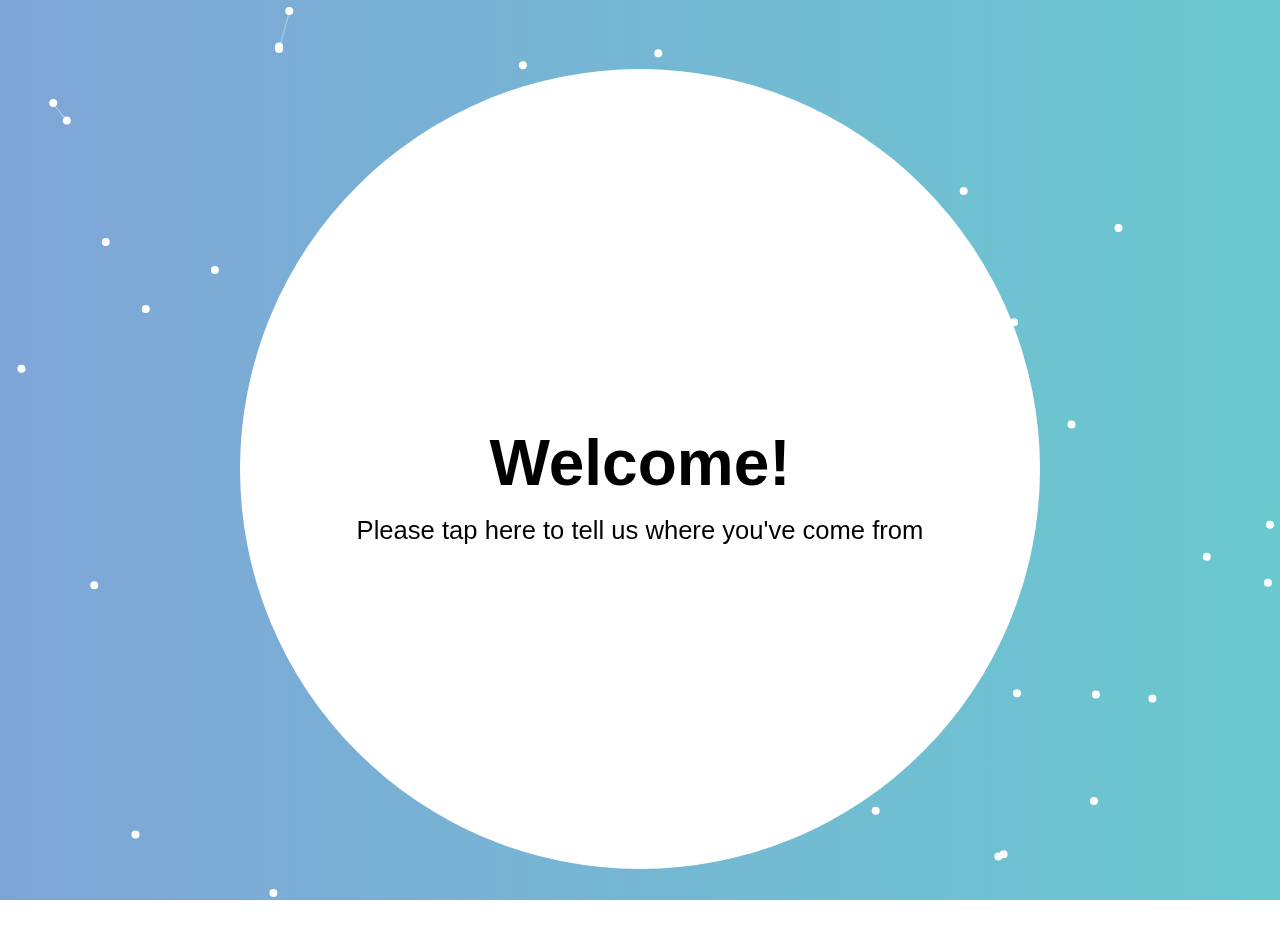
==== form/index.html @ 28487e7f "Initial commit" ====
<!doctype html>
<html lang="en">
  <head>
    <meta charset="utf-8">
    <title>
      Attendee form
    </title>
    <meta name="viewport" content="width=device-width, initial-scale=1">
    <link rel="stylesheet" href="../_assets/css/form.css">
  </head>
  <body>
    <main class="Wrapper">
      <div class="Flipper">

        <div class="Welcome">
          <button class="Welcome-toggle">
            <img class="Welcome-logo" src="../logo.png" alt="" />
            <h1 class="Welcome-title">Welcome!</h1>
            <p class="Welcome-text">Please tap here to tell us where you've come from</p>
          </button>
        </div>

        <form class="Form" action="">
          <img class="Form-logo" src="../logo.png" alt="" />
          <div class="Form-row">
            <label class="Form-label" for="postcode">
              What is your postcode?
            </label>
            <input class="Form-input" type="text" id="postcode" placeholder="" maxlength="8" required>
          </div>
          <div class="Form-row">
            <label class="Form-label" for="attendees">
              How many of you have come along today?
            </label>
            <input class="Form-input" type="number" step="1" min="1" max="100" id="attendees" value="" required>
          </div>
          <div class="Form-row">
            <button class="Form-submit" disabled>Done</button>
            <button type="button" class="Form-cancel">Cancel</button>
          </div>

          <p class="Form-complete">
            Thank you!
          </p>
        </form>

      </div>
    </main>

    <div class="Background">
      <canvas class="Background-canvas"></canvas>
    </div>

    <script src="../config.js"></script>
    <script src="../_assets/js/form.js"></script>
    <script src="../_assets/js/particles.js"></script>
  </body>
</html>
---- _assets/css/form.css ----
/* Defaults */

html {
  box-sizing:border-box;
}

*,
:after,
:before {
  box-sizing:inherit;
}

html,
body {
  margin: 0;
  padding: 0;
  height: 100%;
  overflow: hidden;
}

html {
  font-family: Helvetica, sans-serif;
  font-size: 16px;
}

/* background */

.Background {
  background: linear-gradient(90deg, #7fa5d7 0%, #6ac9cf 100%);
  position: fixed;
  z-index: 1;
  left: 0;
  right: 0;
  top: 0;
  bottom: 0;
}

/* Wrap & Flipper */

.Wrapper {
  height: 90%;
  width: 90%;
  margin: 5%;
  display: flex;
  align-items: center;
  justify-content: center;
  position: relative;
  z-index: 2;
}

.Flipper {
  height: 100%;
  width: 100%;
  max-height: 800px;
  max-width: 800px;
  transform: perspective(2000px);
  transform-style: preserve-3d;
}

/* Flippees */

.Welcome,
.Form {
  backface-visibility: hidden;
  background: #fff;
  border-radius: 50%;
  bottom: 0;
  color: #333;
  left: 0;
  position: absolute;
  right: 0;
  top: 0;
  transform: rotateY(0);
  transition: 1s;
  z-index: 1;
  transform-style: preserve-3d;
  overflow: hidden;
}

.Wrapper.is-focused .Welcome {
  transform: rotateY(-180deg);
}

.Wrapper.is-focused .Form {
  transform: rotateY(0);
}

/* Welcome */

.Welcome-toggle {
  -webkit-appearance: none;
  background: transparent;
  border: none;
  cursor: pointer;
  display: flex;
  flex-direction: column;
  align-items: center;
  justify-content: center;
  width: 100%;
  height: 100%;
}

.Welcome-logo {
  max-width: 60%;
  margin-bottom: 2rem;
}

.Welcome-title {
  font-size: 1.2rem;
  margin: 0.5rem 0;
}

@media (min-width: 50rem) {
  .Welcome-title {
    font-size: 4rem;
    margin: 0.5rem 0;
  }
}

.Welcome-text {
  margin: 0.5rem 1rem;
  font-size: 1rem;
}

@media (min-width: 50rem) {
  .Welcome-text {
    font-size: 1.6rem;
  }
}

/* Form */

.Form {
  align-items: center;
  display: flex;
  flex-direction: column;
  justify-content: center;
  text-align: center;
  transform: rotateY(-180deg);
}

.Form-logo {
  display: none;
  margin-bottom: 3rem;
  max-width: 30%;
}

@media (min-width: 50rem) {
  .Form-logo {
    display: block;
  }
}

.Form-label {
  display: block;
  font-size: 0.8rem;
  margin: 0.5rem 0;
  color: #999;
}

@media (min-width: 50rem) {
  .Form-label {
    font-size: 1.2rem;
  }
}

.Form-input {
  font-size: 1rem;
  border: 0;
  border-bottom: 2px solid #6ac9cf;
  margin-bottom: 0.5rem;
  padding: 0.5rem;
  text-align: center;
  width: 50%;
}

@media (min-width: 50rem) {
  .Form-input {
    font-size: 3rem;
    margin-bottom: 3rem;
  }
}

.Form-input:focus {
  border-bottom-color: rgba(255, 204, 0, 1);
}

.Form-submit {
  background: rgba(255, 204, 0, 1);
  -webkit-appearance: none;
  border: none;
  display: block;
  padding: 0.5rem 3rem;
  font-size: 1rem;
  cursor: pointer;
  transition: all 0.5s;
}

@media (min-width: 50rem) {
  .Form-submit {
    font-size: 1.2rem;
    padding: 1rem 3rem;
  }
}

.Form-submit:disabled {
  background: rgba(255, 204, 0, 0.3);
  pointer-events: none;
}

.Form-cancel {
  background: transparent;
  -webkit-appearance: none;
  border: none;
  padding: 1rem 3rem;
  font-size: 0.8rem;
}

.Form-complete {
  position: absolute;
  display: flex;
  align-items: center;
  justify-content: center;
  left: 0;
  right: 0;
  top: 20px;
  bottom: 0;
  background: rgba(255, 255, 255, 0.95);
  border-radius: 50%;
  font-size: 3rem;
  z-index: 2;
  opacity: 0;
  visibility: hidden;
  transition: all 0.5s;
}

.Form.is-complete .Form-complete {
  opacity: 1;
  top: 0;
  visibility: visible;
}
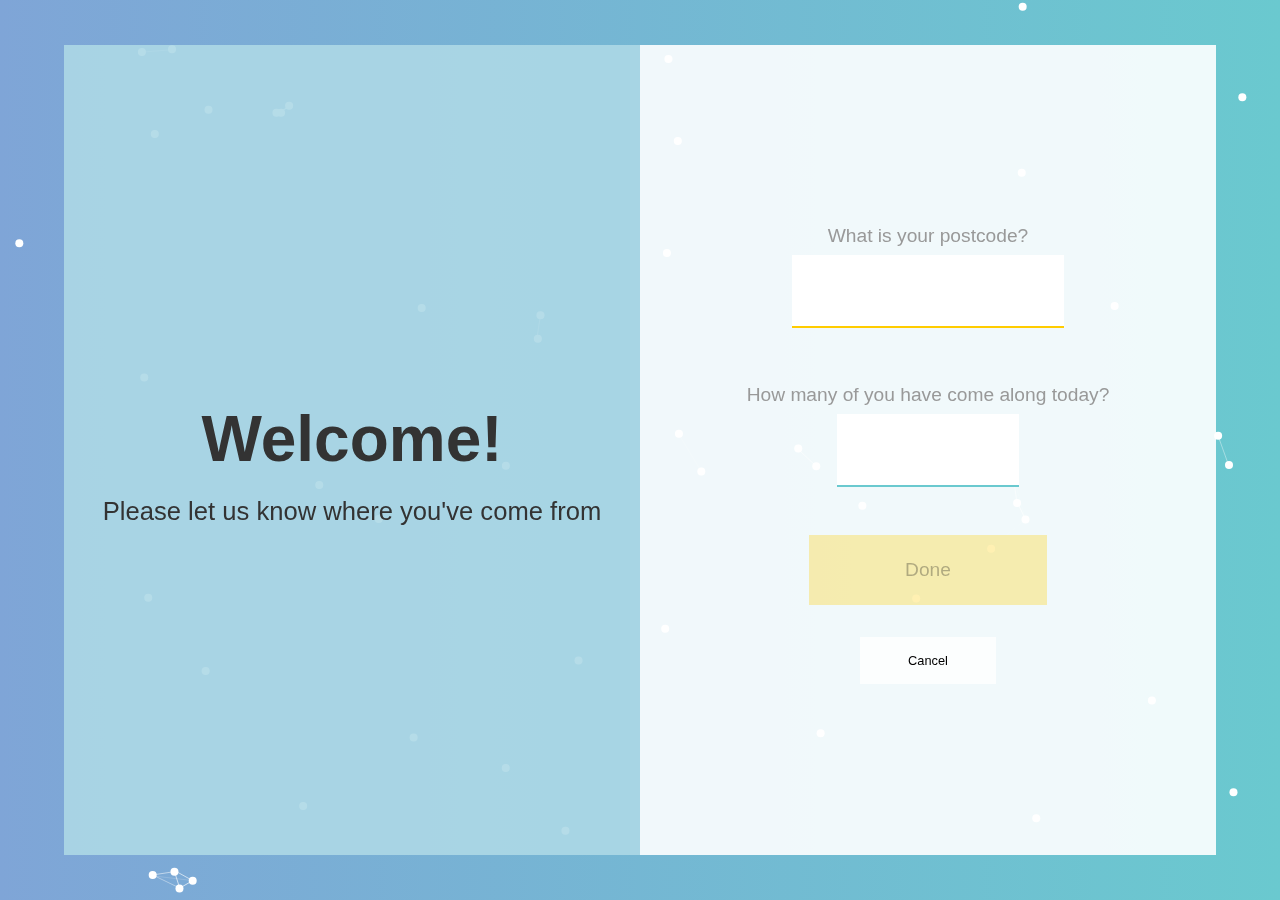
==== commit 228281bc: "Make form tablet-friendly, update map to show stats and refresh countdown" ====
--- a/form/index.html
+++ b/form/index.html
@@ -10,41 +10,37 @@
   </head>
   <body>
     <main class="Wrapper">
-      <div class="Flipper">
 
-        <div class="Welcome">
-          <button class="Welcome-toggle">
-            <img class="Welcome-logo" src="../logo.png" alt="" />
-            <h1 class="Welcome-title">Welcome!</h1>
-            <p class="Welcome-text">Please tap here to tell us where you've come from</p>
-          </button>
+      <div class="Welcome">
+        <img class="Welcome-logo" src="../logo.png" alt="" />
+        <h1 class="Welcome-title">Welcome!</h1>
+        <p class="Welcome-text">Please let us know where you've come from</p>
+      </div>
+
+      <form class="Form" action="">
+        <div class="Form-row">
+          <label class="Form-label" for="postcode">
+            What is your postcode?
+          </label>
+          <input class="Form-input" type="text" id="postcode" placeholder="" maxlength="8" required>
+        </div>
+        <div class="Form-row">
+          <label class="Form-label" for="attendees">
+            How many of you have come along today?
+          </label>
+          <input class="Form-input" type="number" step="1" min="1" max="100" id="attendees" value="" required>
+        </div>
+        <div class="Form-row">
+          <button class="Form-submit" disabled>Done</button>
+          <button type="button" class="Form-cancel">Cancel</button>
         </div>
 
-        <form class="Form" action="">
-          <img class="Form-logo" src="../logo.png" alt="" />
-          <div class="Form-row">
-            <label class="Form-label" for="postcode">
-              What is your postcode?
-            </label>
-            <input class="Form-input" type="text" id="postcode" placeholder="" maxlength="8" required>
-          </div>
-          <div class="Form-row">
-            <label class="Form-label" for="attendees">
-              How many of you have come along today?
-            </label>
-            <input class="Form-input" type="number" step="1" min="1" max="100" id="attendees" value="" required>
-          </div>
-          <div class="Form-row">
-            <button class="Form-submit" disabled>Done</button>
-            <button type="button" class="Form-cancel">Cancel</button>
-          </div>
+        <div class="Form-complete">
+          <h2 class="Form-completeTitle">Thank you!</h2>
+          <p class="Form-completeText">You will be added to our map shortly...</p>
+        </div>
+      </form>
 
-          <p class="Form-complete">
-            Thank you!
-          </p>
-        </form>
-
-      </div>
     </main>
 
     <div class="Background">
--- a/_assets/css/form.css
+++ b/_assets/css/form.css
@@ -15,12 +15,17 @@
   margin: 0;
   padding: 0;
   height: 100%;
-  overflow: hidden;
 }
 
 html {
   font-family: Helvetica, sans-serif;
   font-size: 16px;
+}
+
+body {
+  display: flex;
+  align-items: center;
+  justify-content: center;
 }
 
 /* background */
@@ -35,74 +40,59 @@
   bottom: 0;
 }
 
-/* Wrap & Flipper */
+/* Wrap */
 
 .Wrapper {
   height: 90%;
   width: 90%;
-  margin: 5%;
-  display: flex;
-  align-items: center;
+  display: flex;
+  flex-direction: column;
+  align-items: stretch;
   justify-content: center;
   position: relative;
   z-index: 2;
 }
 
-.Flipper {
-  height: 100%;
-  width: 100%;
-  max-height: 800px;
-  max-width: 800px;
-  transform: perspective(2000px);
-  transform-style: preserve-3d;
-}
-
-/* Flippees */
+@media (min-width: 62.5rem) {
+  .Wrapper {
+    flex-direction: row;
+  }
+}
 
 .Welcome,
 .Form {
-  backface-visibility: hidden;
-  background: #fff;
-  border-radius: 50%;
-  bottom: 0;
   color: #333;
-  left: 0;
-  position: absolute;
-  right: 0;
-  top: 0;
-  transform: rotateY(0);
-  transition: 1s;
-  z-index: 1;
-  transform-style: preserve-3d;
-  overflow: hidden;
-}
-
-.Wrapper.is-focused .Welcome {
-  transform: rotateY(-180deg);
-}
-
-.Wrapper.is-focused .Form {
-  transform: rotateY(0);
+  flex-direction: column;
+  display: flex;
+  align-items: center;
+  justify-content: center;
+  text-align: center;
+  padding: 1rem;
 }
 
 /* Welcome */
 
-.Welcome-toggle {
-  -webkit-appearance: none;
-  background: transparent;
-  border: none;
-  cursor: pointer;
-  display: flex;
-  flex-direction: column;
-  align-items: center;
-  justify-content: center;
-  width: 100%;
-  height: 100%;
+.Welcome {
+  background: rgba(173, 216, 230, 0.9);
+  padding: 1rem;
+}
+
+@media (min-width: 62.5rem) {
+  .Welcome {
+    flex: 1;
+  }
 }
 
 .Welcome-logo {
-  max-width: 60%;
-  margin-bottom: 2rem;
+  max-width: 30%;
+  margin-bottom: 0.5rem;
+}
+
+@media (min-width: 62.5rem) {
+  .Welcome-logo {
+    max-width: 90%;
+    margin-bottom: 2rem;
+  }
 }
 
 .Welcome-title {
@@ -110,7 +100,7 @@
   margin: 0.5rem 0;
 }
 
-@media (min-width: 50rem) {
+@media (min-width: 62.5rem) {
   .Welcome-title {
     font-size: 4rem;
     margin: 0.5rem 0;
@@ -120,9 +110,10 @@
 .Welcome-text {
   margin: 0.5rem 1rem;
   font-size: 1rem;
-}
-
-@media (min-width: 50rem) {
+  line-height: 1.5;
+}
+
+@media (min-width: 62.5rem) {
   .Welcome-text {
     font-size: 1.6rem;
   }
@@ -131,50 +122,43 @@
 /* Form */
 
 .Form {
-  align-items: center;
-  display: flex;
-  flex-direction: column;
-  justify-content: center;
-  text-align: center;
-  transform: rotateY(-180deg);
-}
-
-.Form-logo {
-  display: none;
-  margin-bottom: 3rem;
-  max-width: 30%;
-}
-
-@media (min-width: 50rem) {
-  .Form-logo {
-    display: block;
+  position: relative;
+  background: rgba(255, 255, 255, 0.9);
+  flex: 1;
+  justify-content: flex-start;
+}
+
+@media (min-width: 62.5rem) {
+  .Form {
+    justify-content: center;
   }
 }
 
 .Form-label {
   display: block;
-  font-size: 0.8rem;
+  font-size: 1rem;
   margin: 0.5rem 0;
   color: #999;
 }
 
-@media (min-width: 50rem) {
+@media (min-width: 62.5rem) {
   .Form-label {
     font-size: 1.2rem;
   }
 }
 
 .Form-input {
-  font-size: 1rem;
+  font-size: 1.8rem;
   border: 0;
   border-bottom: 2px solid #6ac9cf;
-  margin-bottom: 0.5rem;
+  outline: none;
+  margin-bottom: 2rem;
   padding: 0.5rem;
   text-align: center;
   width: 50%;
 }
 
-@media (min-width: 50rem) {
+@media (min-width: 62.5rem) {
   .Form-input {
     font-size: 3rem;
     margin-bottom: 3rem;
@@ -190,16 +174,17 @@
   -webkit-appearance: none;
   border: none;
   display: block;
-  padding: 0.5rem 3rem;
-  font-size: 1rem;
+  margin-bottom: 2rem;
+  padding: 1rem 3rem;
+  font-size: 1.4rem;
   cursor: pointer;
   transition: all 0.5s;
 }
 
-@media (min-width: 50rem) {
+@media (min-width: 62.5rem) {
   .Form-submit {
     font-size: 1.2rem;
-    padding: 1rem 3rem;
+    padding: 1.5rem 6rem;
   }
 }
 
@@ -208,8 +193,13 @@
   pointer-events: none;
 }
 
+.Form-submit:focus,
+.Form-submit:active {
+  outline: none;
+}
+
 .Form-cancel {
-  background: transparent;
+  background: rgba(255, 255, 255, 0.8);
   -webkit-appearance: none;
   border: none;
   padding: 1rem 3rem;
@@ -219,15 +209,14 @@
 .Form-complete {
   position: absolute;
   display: flex;
+  flex-direction: column;
   align-items: center;
   justify-content: center;
   left: 0;
   right: 0;
-  top: 20px;
+  top: 0;
   bottom: 0;
   background: rgba(255, 255, 255, 0.95);
-  border-radius: 50%;
-  font-size: 3rem;
   z-index: 2;
   opacity: 0;
   visibility: hidden;
@@ -238,4 +227,13 @@
   opacity: 1;
   top: 0;
   visibility: visible;
+}
+
+.Form-completeTitle {
+  font-size: 3rem;
+  margin-bottom: 1rem;
+}
+
+.Form-completeText {
+  font-size: 1rem;
 }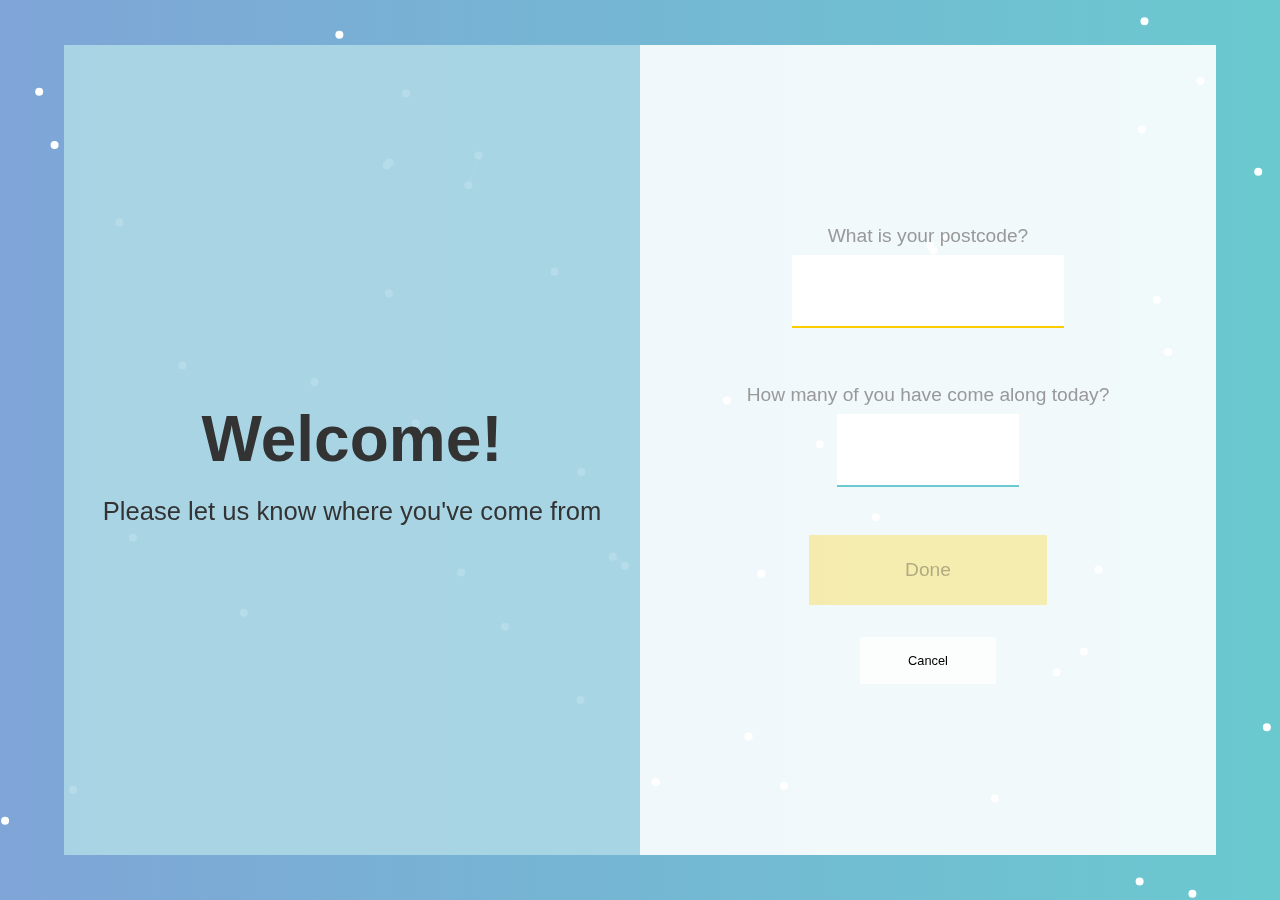
==== commit b9885b73: "Allow the web pages to be used as full-screen web apps" ====
--- a/form/index.html
+++ b/form/index.html
@@ -7,6 +7,12 @@
     </title>
     <meta name="viewport" content="width=device-width, initial-scale=1">
     <link rel="stylesheet" href="../_assets/css/form.css">
+
+    <meta name="apple-mobile-web-app-capable" content="yes">
+    <meta name="apple-mobile-web-app-status-bar-style" content="black">
+    <meta name="mobile-web-app-capable" content="yes">
+    <meta name="mobile-web-app-status-bar-style" content="black">
+    <meta name="apple-touch-fullscreen" content="yes">
   </head>
   <body>
     <main class="Wrapper">
